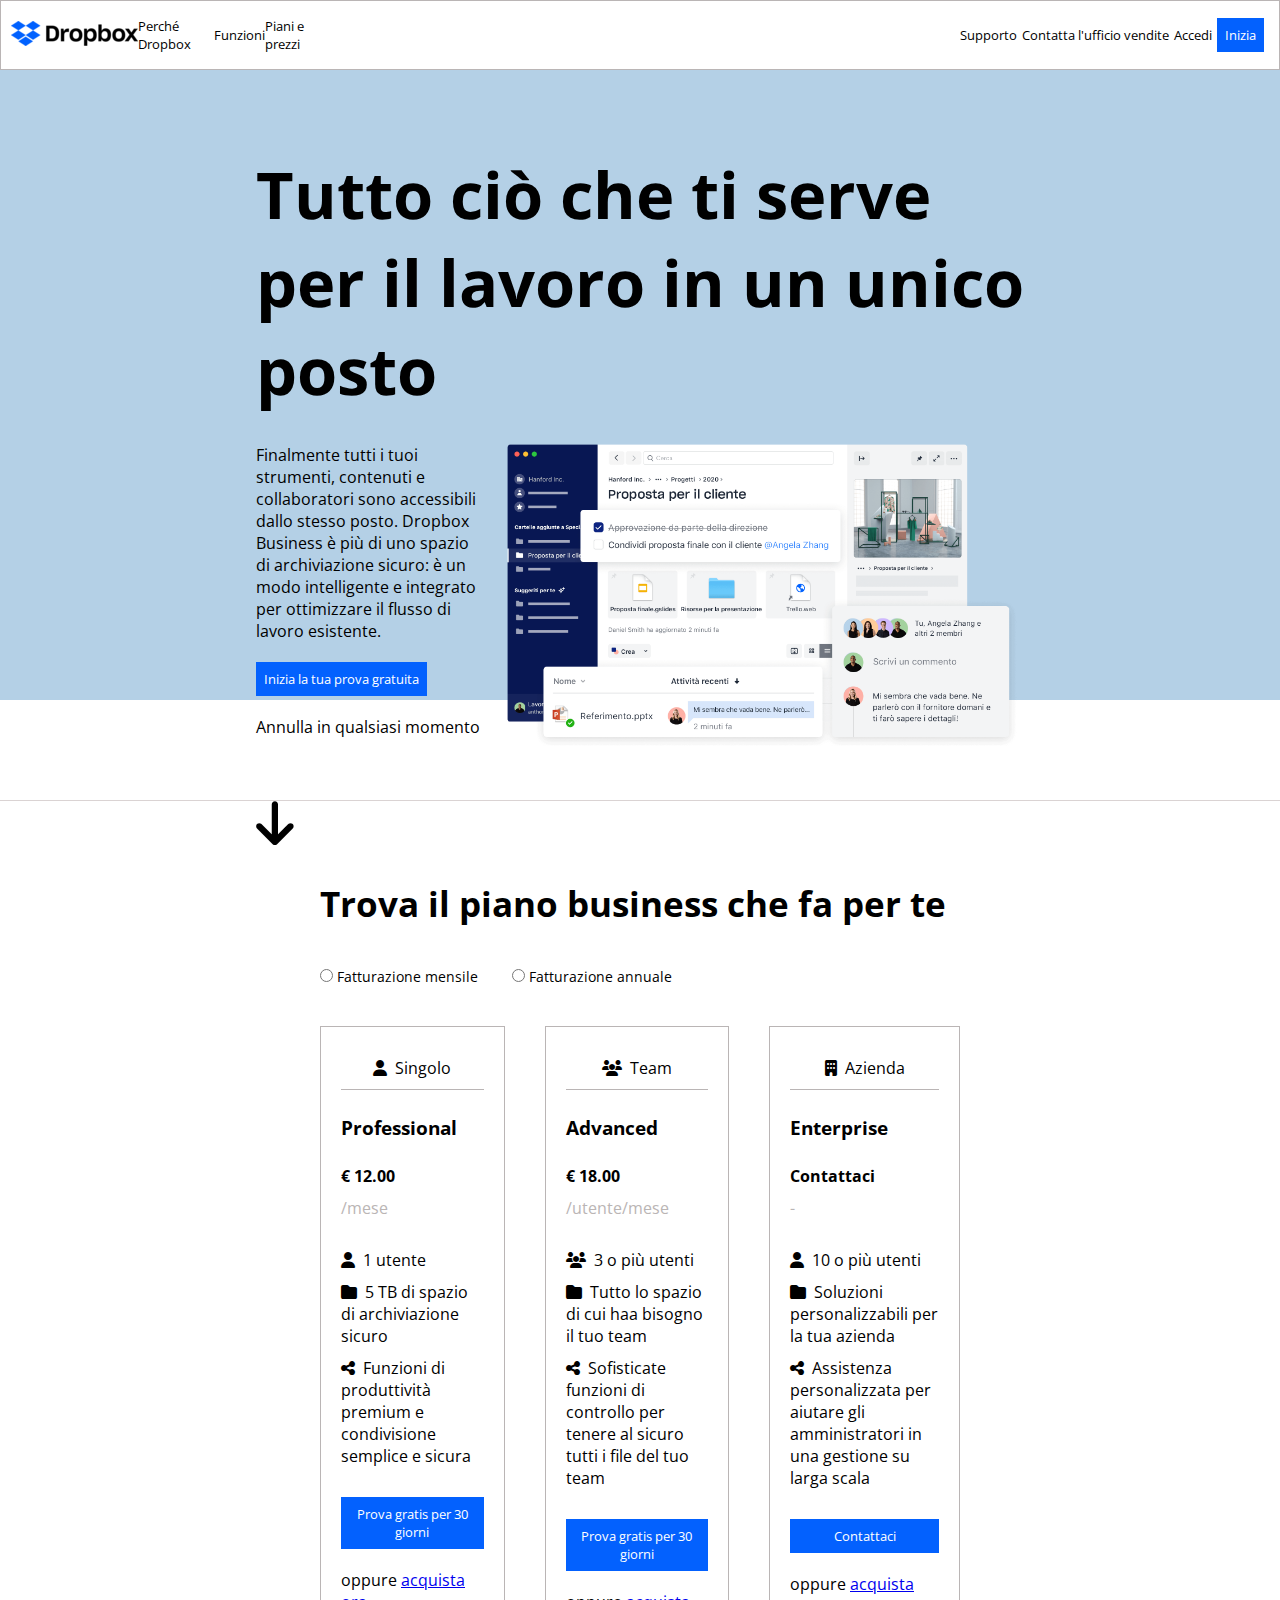
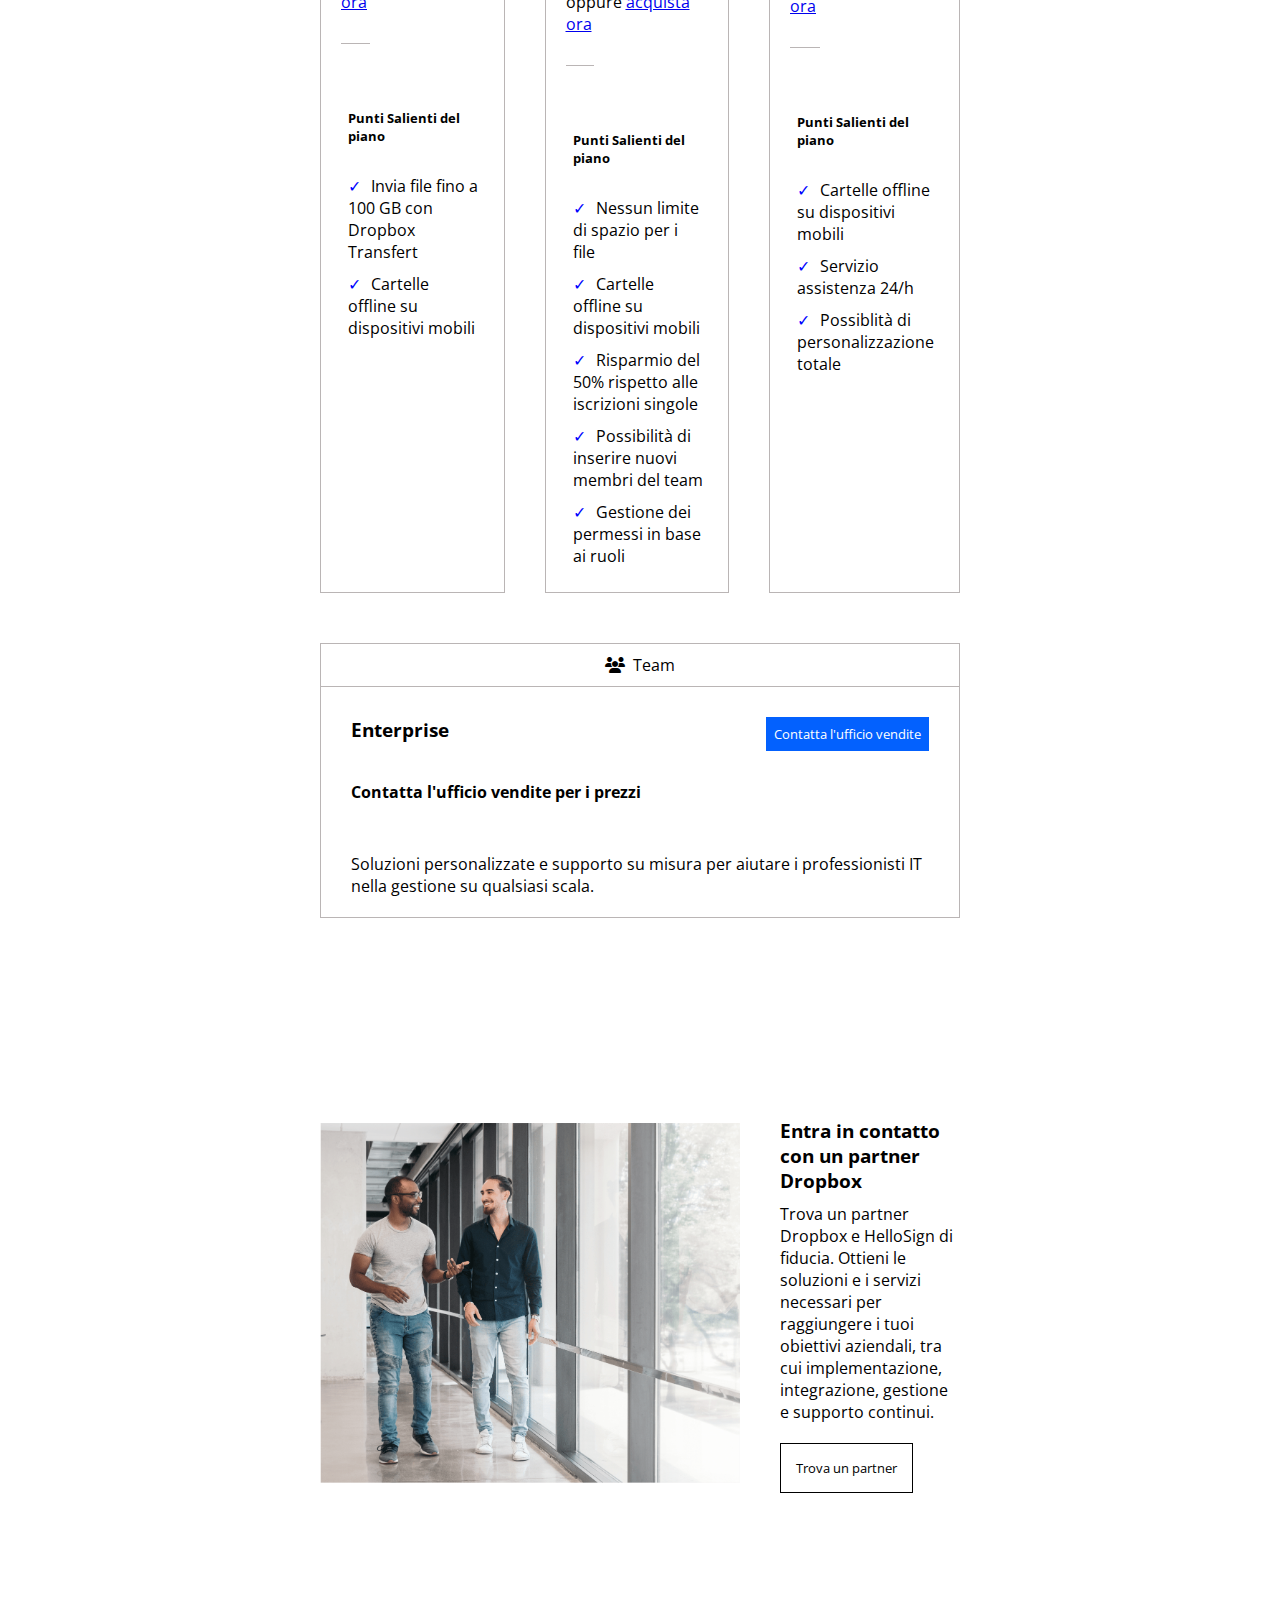
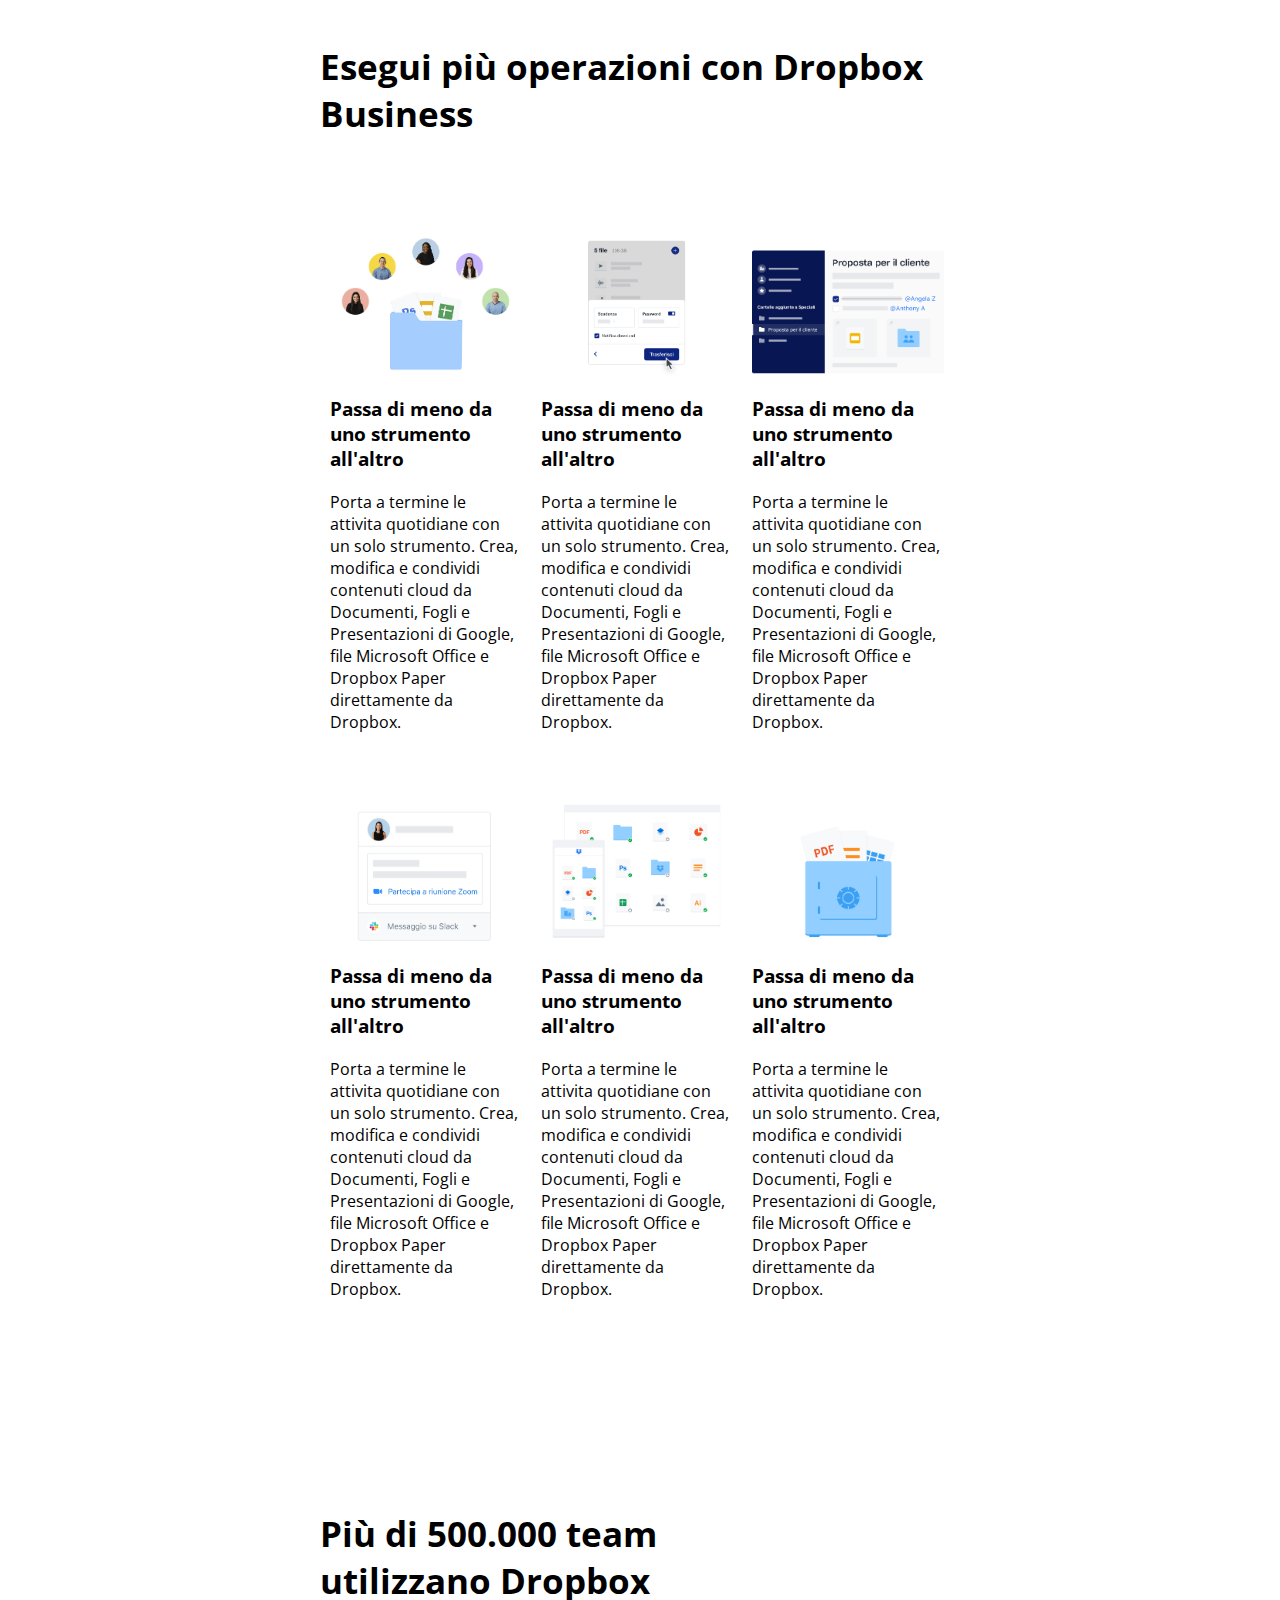
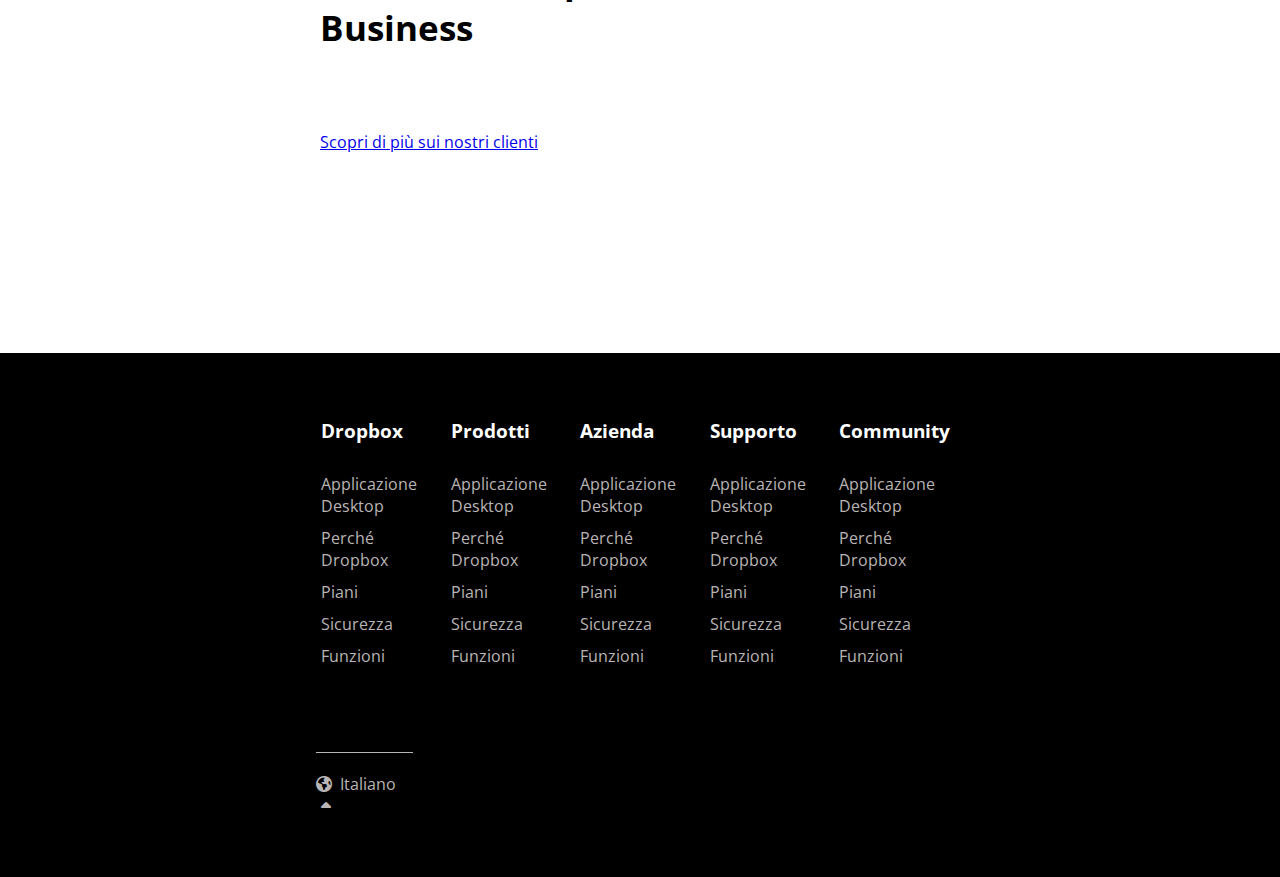
==== bonus/index.html @ 730368fa "add bonus" ====
<!DOCTYPE html>
<html lang="en">
   <head>
      <meta charset="UTF-8"/>
      <meta name="viewport" content="width=device-width, initial-scale=1.0"/>
      <link rel="stylesheet" href="https://cdnjs.cloudflare.com/ajax/libs/font-awesome/6.7.1/css/all.min.css"/>
      <link href="https://fonts.googleapis.com/css2?family=Lato:ital,wght@0,100;0,300;0,400;0,700;0,900;1,100;1,300;1,400;1,700;1,900&family=Open+Sans:ital,wght@0,300..800;1,300..800&family=Roboto:ital,wght@0,100;0,300;0,400;0,500;0,700;0,900;1,100;1,300;1,400;1,500;1,700;1,900&display=swap" rel="stylesheet"/>
      <link rel="stylesheet" href="./css/style.css"/>
      <title>Dropbox</title>
   </head>
   <body>
      <!--header-->
      <header>
         <!--navbar header-->
         <nav class="navbar-header">
            <!--navbar sinistra-->
            <ul class="navbar-sx">
               <li class="logo"><a href="#"><img src="./img/logo-small.png" alt="logo dropbox"/></a></li>
               <li class="underline"><a href="#">Perché Dropbox</a></li>
               <li class="underline"><a href="#">Funzioni</a></li>
               <li class="underline"><a href="#">Piani e prezzi</a></li>
            </ul>
             <!--navbar sinistra-->
            <ul class="navbar-dx">
               <li class="underline"><a href="#">Supporto</a></li>
               <li class="underline"><a href="#">Contatta l'ufficio vendite</a></li>
               <li class="underline"><a href="#">Accedi</a></li>
               <li><button>Inizia</button></li>
            </ul>
         </nav>
      </header>
      <!--jumbotron-->
      <section class="jumbotron">
         <h1>Tutto ciò che ti serve per il lavoro in un unico posto</h1>
         <div class="jumbo-content">
            <!--blocco jumbo con testo-->
            <div class="jumbo-paragraph">
               <p>
                  Finalmente tutti i tuoi strumenti, contenuti e collaboratori sono accessibili dallo stesso posto. Dropbox Business è più di uno spazio di archiviazione sicuro: è un modo intelligente e integrato per ottimizzare il flusso
                  di lavoro esistente.
               </p>
               <button>Inizia la tua prova gratuita</button><br/>
               <p>Annulla in qualsiasi momento</p>
               <a href="#plan"><i class="fa-solid fa-arrow-down"></i></a>
            </div>
            <!--blocco jumbo con immagine-->
            <div class="jumbo-image">
               <img src="./img/jumbo.png" alt="jumbo img"/>
            </div>
         </div>
      </section>

      <!--div per bordo separatore-->
      <div class="white"></div>

      <!--main-->
    <main class="container">

         <!--sezione piani acquisto-->
        <section id="plan">
            <!--titolo-->
            <h2>Trova il piano business che fa per te</h2>
            <!--radio button-->
            <div class="choice">
            <label><input type="radio" name="opzione" value="1"/> Fatturazione mensile</label>
            <label><input type="radio" name="opzione" value="2" class="yearly-invoicing"/> Fatturazione annuale</label>
            </div>

            <!--card-->
            <div class="column">

                <!--card singolo-->
               <div class="card">
                  <div class="card-content">
                    <!--titolo card con icona-->
                     <div class="card-header">
                        <i class="fa-solid fa-user"></i>
                        <span>Singolo</span>
                     </div>

                     <!--tipo e prezzo-->
                     <h3>Professional</h3>
                     <h4>€ 12.00</h4>
                     <span class="period">/mese</span>
                     
                     <!--servizi offerti-->
                     <ul class="services">
                        <li>
                           <i class="fa-solid fa-user"></i>
                           <span>1 utente</span>
                        </li>
                        <li>
                           <i class="fa-solid fa-folder"></i>
                           <span>5 TB di spazio di archiviazione sicuro</span>
                        </li>
                        <li>
                           <i class="fa-solid fa-share-nodes"></i>
                           <span>Funzioni di produttività premium e condivisione semplice e sicura</span>
                        </li>
                     </ul>

                     <!--bottone prova gratis-->
                     <button class="purchase-button">Prova gratis per 30 giorni</button>

                     <!--link acquista ora-->
                     <p class="purchase">oppure <a href="#">acquista ora</a></p>

                     <!--div per bordo separatore-->
                     <div class="purchase-line"></div>

                     <!--lista vantaggi/punti salienti-->
                     <ul class="pro">
                        <li>
                           <h5>Punti Salienti del piano</h5>
                        </li>
                        <li class="check">Invia file fino a 100 GB con Dropbox Transfert</li>
                        <li class="check">Cartelle offline su dispositivi mobili</li>
                     </ul>
                  </div>
                </div>
              
               <!--card team-->
               <div class="card">
                <!--titolo card con icona-->
                  <div class="card-header">
                     <i class="fa-solid fa-users"></i>
                     <span>Team</span>
                  </div>
                  <!--tipo e prezzo-->
                  <h3>Advanced</h3>
                  <h4>€ 18.00</h4>
                  <span class="period">/utente/mese</span>	
                
                  <!--servizi offerti-->
                  <ul class="services">
                     <li>
                        <i class="fa-solid fa-users"></i>
                        <span>3 o più utenti</span>
                     </li>
                     <li>
                        <i class="fa-solid fa-folder"></i>
                        <span>Tutto lo spazio di cui haa bisogno il tuo team</span>
                     </li>
                     <li>
                        <i class="fa-solid fa-share-nodes"></i>
                        <span>Sofisticate funzioni di controllo per tenere al sicuro tutti i file del tuo team</span>
                     </li>
                  </ul>

                   <!--bottone prova gratis-->
                  <button class="purchase-button">Prova gratis per 30 giorni</button>

                  <!--link acquista ora-->
                  <p class="purchase">oppure <a href="#">acquista ora</a></p>

                   <!--div per bordo separatore-->
                  <div class="purchase-line"></div>

                  <!--lista punti salienti-->
                  <ul class="pro">
                     <li>
                        <h5>Punti Salienti del piano</h5>
                     </li>
                     <li class="check">Nessun limite di spazio per i file</li>
                     <li class="check">Cartelle offline su dispositivi mobili</li>
                     <li class="check">Risparmio del 50% rispetto alle iscrizioni singole</li>
                     <li class="check">Possibilità di inserire nuovi membri del team</li>
                     <li class="check">Gestione dei permessi in base ai ruoli</li>
                  </ul>
               </div>

              <!--card azienda-->
               <div class="card">
                <!--titolo card con icona-->
                  <div class="card-header">
                     <i class="fa-solid fa-building"></i>
                     <span>Azienda</span>
                  </div>

                  <!--tipo e prezzo-->
                  <h3>Enterprise</h3>
                  <h4>Contattaci</h4>
                  <span class="period">-</span>	

                  <!--servizi offerti-->
                  <ul class="services">
                     <li>
                        <i class="fa-solid fa-user"></i>
                        <span>10 o più utenti</span>
                     </li>
                     <li>
                        <i class="fa-solid fa-folder"></i>
                        <span>Soluzioni personalizzabili per la tua azienda</span>
                     </li>
                     <li>
                        <i class="fa-solid fa-share-nodes"></i>
                        <span>Assistenza personalizzata per aiutare gli amministratori in una gestione su larga scala</span>
                     </li>
                  </ul>

                   <!--bottone contattaci-->
                  <button class="purchase-button">Contattaci</button>

                  <!--link acquista ora-->
                  <p class="purchase">oppure <a href="#">acquista ora</a></p>

                   <!--div per bordo separatore-->
                  <div class="purchase-line"></div>

                  <!--lista punti salienti-->
                  <ul class="pro">
                     <li>
                        <h5>Punti Salienti del piano</h5>
                     </li>
                     <li class="check">Cartelle offline su dispositivi mobili</li>
                     <li class="check">Servizio assistenza 24/h</li>
                     <li class="check">Possiblità di personalizzazione totale</li>
                  </ul>
               </div>
            </div>
            <!--colonna team enterprise-->
            <div class="contact-office">
                <!--titolo card con icona-->
               <div class="card-header">
                  <i class="fa-solid fa-users"></i>
                  <span>Team</span>
               </div>
               <!--parte centrale-->
               <div class="team-body">
                  <div class="enterprise">
                     <div class="enterprise-office">
                        <h3>Enterprise</h3>

                        <!--bottone contatta ufficio-->
                        <button>Contatta l'ufficio vendite</button>
                     </div>

                     <h4>Contatta l'ufficio vendite per i prezzi</h4>
                     <p>Soluzioni personalizzate e supporto su misura per aiutare i professionisti IT nella gestione su qualsiasi scala.</p>
                  </div>
               </div>
            </div>
        </section>
            <!--sezione partner-->
            <div class="partner">
               <div class="partner-content">
                <!--immagine-->
                  <div class="partner-image">
                     <img src="./img/partner.png" alt="due colleghi in ufficio"/>
                  </div>
                  <!--paragrafo-->
                  <div class="partner-text">
                     <h3>Entra in contatto con un partner Dropbox</h3>
                     <p>Trova un partner Dropbox e HelloSign di fiducia. Ottieni le soluzioni e i servizi necessari per raggiungere i tuoi obiettivi aziendali, tra cui implementazione, integrazione, gestione e supporto continui.</p>
                     <!--bottone-->
                     <button>Trova un partner</button>
                  </div>
               </div>
            </div>

            <!--sezione operazioni dropbox-->
            <section class="operation">
               <h2>Esegui più operazioni con Dropbox Business</h2>
               <div class="operation-content">

                  <div class="card-business">
                    <!--immagine-->
                     <div class="card-business-image">
                        <img src="./img/business-feature-switching-tools.png" alt="immagine dropbox"/>
                     </div>
                     <!--testo-->
                     <div class="card-business-p">
                        <h3>Passa di meno da uno strumento all'altro</h3>
                        <p>
                           Porta a termine le attivita quotidiane con un solo strumento. Crea, modifica e condividi contenuti cloud da Documenti, Fogli e Presentazioni di Google, file Microsoft Office e Dropbox Paper direttamente da
                           Dropbox.
                        </p>
                     </div>
                  </div>

                  <div class="card-business">
                    <!--immagine-->
                     <div class="card-business-image">
                        <img src="./img/business-feature-send-files-it.png" alt="immagine dropbox"/>
                     </div>
                     <!--testo-->
                     <div class="card-business-p">
                        <h3>Passa di meno da uno strumento all'altro</h3>
                        <p>
                           Porta a termine le attivita quotidiane con un solo strumento. Crea, modifica e condividi contenuti cloud da Documenti, Fogli e Presentazioni di Google, file Microsoft Office e Dropbox Paper direttamente da
                           Dropbox.
                        </p>
                     </div>
                  </div>
                  <div class="card-business">
                     <div class="card-business-image">
                        <img src="./img/business-feature-coordinate-it.png" alt="immagine dropbox"/>
                     </div>
                     <div class="card-business-p">
                        <h3>Passa di meno da uno strumento all'altro</h3>
                        <p>
                           Porta a termine le attivita quotidiane con un solo strumento. Crea, modifica e condividi contenuti cloud da Documenti, Fogli e Presentazioni di Google, file Microsoft Office e Dropbox Paper direttamente da
                           Dropbox.
                        </p>
                     </div>
                  </div>

                  <div class="card-business">
                    <!--immagine-->
                     <div class="card-business-image">
                        <img src="./img/business-feature-integrations-it.png" alt="immagine dropbox"/>
                     </div>
                     <!--immagine-->
                     <div class="card-business-p">
                        <h3>Passa di meno da uno strumento all'altro</h3>
                        <p>
                           Porta a termine le attivita quotidiane con un solo strumento. Crea, modifica e condividi contenuti cloud da Documenti, Fogli e Presentazioni di Google, file Microsoft Office e Dropbox Paper direttamente da
                           Dropbox.
                        </p>
                     </div>
                  </div>

                  <div class="card-business">
                    <!--immagine-->
                     <div class="card-business-image">
                        <img src="./img/business-feature-multi-device.png" alt="immagine dropbox"/>
                     </div>
                     <!--testo-->
                     <div class="card-business-p">
                        <h3>Passa di meno da uno strumento all'altro</h3>
                        <p>
                           Porta a termine le attivita quotidiane con un solo strumento. Crea, modifica e condividi contenuti cloud da Documenti, Fogli e Presentazioni di Google, file Microsoft Office e Dropbox Paper direttamente da
                           Dropbox.
                        </p>
                     </div>
                  </div>

                  <div class="card-business">
                    <!--immagine-->
                     <div class="card-business-image">
                        <img src="./img/business-feature-security.png" alt="immagine dropbox"/>
                     </div>
                     <!--testo-->
                     <div class="card-business-p">
                        <h3>Passa di meno da uno strumento all'altro</h3>
                        <p>
                           Porta a termine le attivita quotidiane con un solo strumento. Crea, modifica e condividi contenuti cloud da Documenti, Fogli e Presentazioni di Google, file Microsoft Office e Dropbox Paper direttamente da
                           Dropbox.
                        </p>
                     </div>
                  </div>
               </div>
            </section>

            <!--sezione clienti/scopri di più-->
            <section class="clients">
               <div class="clients-content">
                <!--titolo-->
                  <h2>Più di 500.000 team utilizzano Dropbox Business</h2>
                  <!--link-->
                  <a href="#">Scopri di più sui nostri clienti</a>
               </div>
            </section>

    </main>

       <!--footer-->
      <footer>
         <div class="footer-content">
            <!--navbar con link-->
            <nav class="navbar-footer">
               <ul>
                  <li class="head-navbar-footer">
                     <h3>Dropbox</h3>
                  </li>
                  <li>Applicazione Desktop</li>
                  <li>Perché Dropbox</li>
                  <li>Piani</li>
                  <li>Sicurezza</li>
                  <li>Funzioni</li>
               </ul>
               <ul>
                  <li class="head-navbar-footer">
                     <h3>Prodotti</h3>
                  </li>
                  <li>Applicazione Desktop</li>
                  <li>Perché Dropbox</li>
                  <li>Piani</li>
                  <li>Sicurezza</li>
                  <li>Funzioni</li>
               </ul>
               <ul>
                  <li class="head-navbar-footer">
                     <h3>Azienda</h3>
                  </li>
                  <li>Applicazione Desktop</li>
                  <li>Perché Dropbox</li>
                  <li>Piani</li>
                  <li>Sicurezza</li>
                  <li>Funzioni</li>
               </ul>
               <ul>
                  <li class="head-navbar-footer">
                     <h3>Supporto</h3>
                  </li>
                  <li>Applicazione Desktop</li>
                  <li>Perché Dropbox</li>
                  <li>Piani</li>
                  <li>Sicurezza</li>
                  <li>Funzioni</li>
               </ul>
               <ul>
                  <li>
                     <h3>Community</h3>
                  </li>
                  <li>Applicazione Desktop</li>
                  <li>Perché Dropbox</li>
                  <li>Piani</li>
                  <li>Sicurezza</li>
                  <li>Funzioni</li>
               </ul>
            </nav>

            <!--blocco scelta lingua-->
            <div class="choice-language">
               <i class="fa-solid fa-earth-americas"></i>Italiano<i class="fa-solid fa-caret-up"></i>
            </div>
         </div>
      </footer>
   </body>
</html>
---- bonus/css/style.css ----
* {
    margin:0;
    padding:0;
    box-sizing:border-box;
}

body * {
    font-family:"Open Sans";
}

/*header*/
header {
   position:fixed;
   display:flex;
   justify-content:center;
   background-color:white;
   width:100%;
   height:70px;
   border:1px solid rgb(186, 181, 181);
}

/*logo header*/
.logo {
    display:flex;
    justify-content:center;
}

/*navbar*/
.navbar-header {
    display:flex;
    align-content:center;
    justify-content:space-between;
    width:100%;
    font-size:13px;
    margin-right:10px;
    margin-left:10px;
}

/*navbar sx e dx*/
.navbar-header ul {
    display:flex;
    justify-content:space-evenly;
    align-items:center;
    width:25%;
}

/*voci navbar*/
.navbar-header ul li{
    display:flex;
    justify-content:space-between;
    align-items:center;
    list-style-type:none;
}

/*bordo inferiore al passaggio del mouse*/
.underline:hover{
    border-bottom:1px solid black;
}

.navbar-header ul li a {
    text-decoration:none;
    color:black;
}

/*tutti i bottoni*/
button{
    background-color:#0361FE;
    color:white;
    border:none;
    padding:8px;
}

button:hover{
    background-color:rgba(0, 0, 255, 0.266);
}

/*jumbotron*/
.jumbotron {
    width:100%;
    background-color:#B4D0E6;
    height:700px;
}

.jumbo-content {
    margin:0 auto;
    width:80%;
}

.fa-arrow-down{
    color:black;
}

/*titolo principale*/
h1 {
    margin:0 auto;
    width:60%;
    font-size:65px;
    padding-top:150px;
}

/*contenuto principale jumbotron*/
.jumbo-content{
    display:flex;
    justify-content:center;
    width:60%;
    padding-top:30px;
}

/*blocco testo jumbotron*/
.jumbo-paragraph{
    width:30%;
}

.jumbo-paragraph > * {
    margin-bottom:20px;
}

/*freccia jumbotron*/
.fa-arrow-down {
    margin-top:40px;
    font-size:50px;
}

/*blocco immagine jumbotron*/
.jumbo-image{
    width:70%;
}

.jumbo-image img {
    max-width:100%;
}

/*blocco vuoto per bordo inferiore jumbotron*/
.white{
    border-top:1px solid rgb(218, 211, 211);
    height:40px;
    width:100%;
    margin-top:100px;
}

/*container*/
.container {
    margin:0 auto;
    width:50%;
}

/*sezione plan*/
#plan{
    margin-top:40px;
}

/*titolo secondario*/
h2{
    font-size:35px;
    padding-bottom:40px;
}

/*radio button*/
.choice {
    font-size:14px;
}

/*secondo radio button*/
.yearly-invoicing {
    margin-left:30px;
}

/*colonne*/
.column{
    display:flex;
    gap:40px;
    margin-top:40px;
}

/*icone colonne*/
.fa-solid{
    margin-right:4px;
}

/*titolo card*/
.card-header{
    border-bottom:1px solid rgb(186, 181, 181);
    text-align:center;
    padding:10px;
}

/*singole card*/
.card{
    width:33%;
    border:1px solid rgb(186, 181, 181);
    padding:20px;
    height:auto;
}

/*primo blocco card*/
.card h3, .card h4, .period{
    margin-top:25px;
    margin-bottom:10px;
}

.period{
    color: rgb(186, 181, 181);
}

/*bottone card*/
.card button{
    width:100%;
}

/*elementi liste card e in generale*/
li{
    list-style-type:none; 
}

/*lista servizi offerti*/
.services{
    margin-top:30px;
    margin-bottom:30px;
}

.services li {
    margin-bottom:10px;
}

/*bottone card*/
.purchase-button{
    margin-bottom:20px;
    text-align:center;
}

h5{
    margin-top:20px;
    margin-bottom:20px;
}

/*linea grigia sotto link card*/
.purchase-line{
    width:20%;
    margin-top:30px;
    margin-bottom:40px;
    border-bottom: 1px solid rgb(186, 181, 181);
}

/*lista dei vantaggi*/
.pro li {
    margin-left:2px;
    padding:5px;
}

/*spunta blu*/
.check:before {
    content:"\2713";
    color:blue;
    margin-right:10px;
}

/*blocco enterprise*/
.contact-office {
    margin-top:50px;
    border:1px solid rgb(186, 181, 181);
}

/*blocco enterprise + bottone*/
.enterprise-office{
    display:flex;
    justify-content:space-between;
}

.enterprise>*{
    padding-top:30px;
    padding-left:30px;
    padding-right:30px;
}

.enterprise > :last-child {
    margin-top: 20px;
    margin-bottom:20px;
}

/*sezione partner*/
.partner-content {
    display:flex;
    align-items:center;
    justify-content:center;
    gap:40px;
    margin-top:200px;
    margin-bottom:150px;
}

/*immagine sezione partner*/
.partner-image{
    width:70%;
}

.partner-image img{
    max-width:100%;
}

/*blocco testo sezione partner*/
.partner-text{
    width:30%;
}

.partner-text p {
    margin-top:10px;
    margin-bottom:20px;
}

/*bottone sezione partner*/
.partner-text button{
    background-color:white;
    color:black;
    border: 1px solid black;
    padding:15px;
}

/*blocco card sezione operation*/
.operation-content{
    margin:0 auto;
    display:flex;
    flex-wrap:wrap;
    align-items:center;
    background-color:white;
}

/*singole card*/
.card-business{
    margin-top:40px;
    padding:10px;
    width:33%;
}

/*immagine card*/
.card-business-image {
    width:100%;
    height:60%;
}

.card-business-image img {
    max-width:100%;
}

/*tiotli card*/
.card-business-p h3 {
    margin-top:10px;
    margin-bottom:20px;
}

.operation-content h2 {
    margin-bottom:30px;
}

/*sezione clienti*/
.clients {
    margin-top:200px;
    width:70%;
}

/*titolo sezione clienti*/
.clients-content h2{
    margin-bottom:40px;
}

/*footer*/
footer {
    margin-top:200px;
    background-color:black;  
}

/*contenuto footer*/
.footer-content{
    margin:0 auto;
    width:60%;
    padding:60px;
}

/*navbar footer*/
.navbar-footer{
    display:flex;
    justify-content:space-between;
}

.navbar-footer li {
    padding:5px;
    color:rgb(186, 181, 181); 
}

/*prime voci navbar footer*/
footer h3{
    color:white;
    margin-bottom:20px;
}

/*blocco scelta lingua*/
.choice-language {
    width:15%;
    color:rgb(186, 181, 181); 
    border-top:1px solid rgb(186, 181, 181); 
    margin-top: 80px;
    padding-top:20px;
}

/*icona pianeta blocco scelta lingua*/
.fa-earth-americas {
    margin-right:8px;
}

/*icona freccia blocco scelta lingua*/
.fa-caret-up{
    margin-left:5px;
}
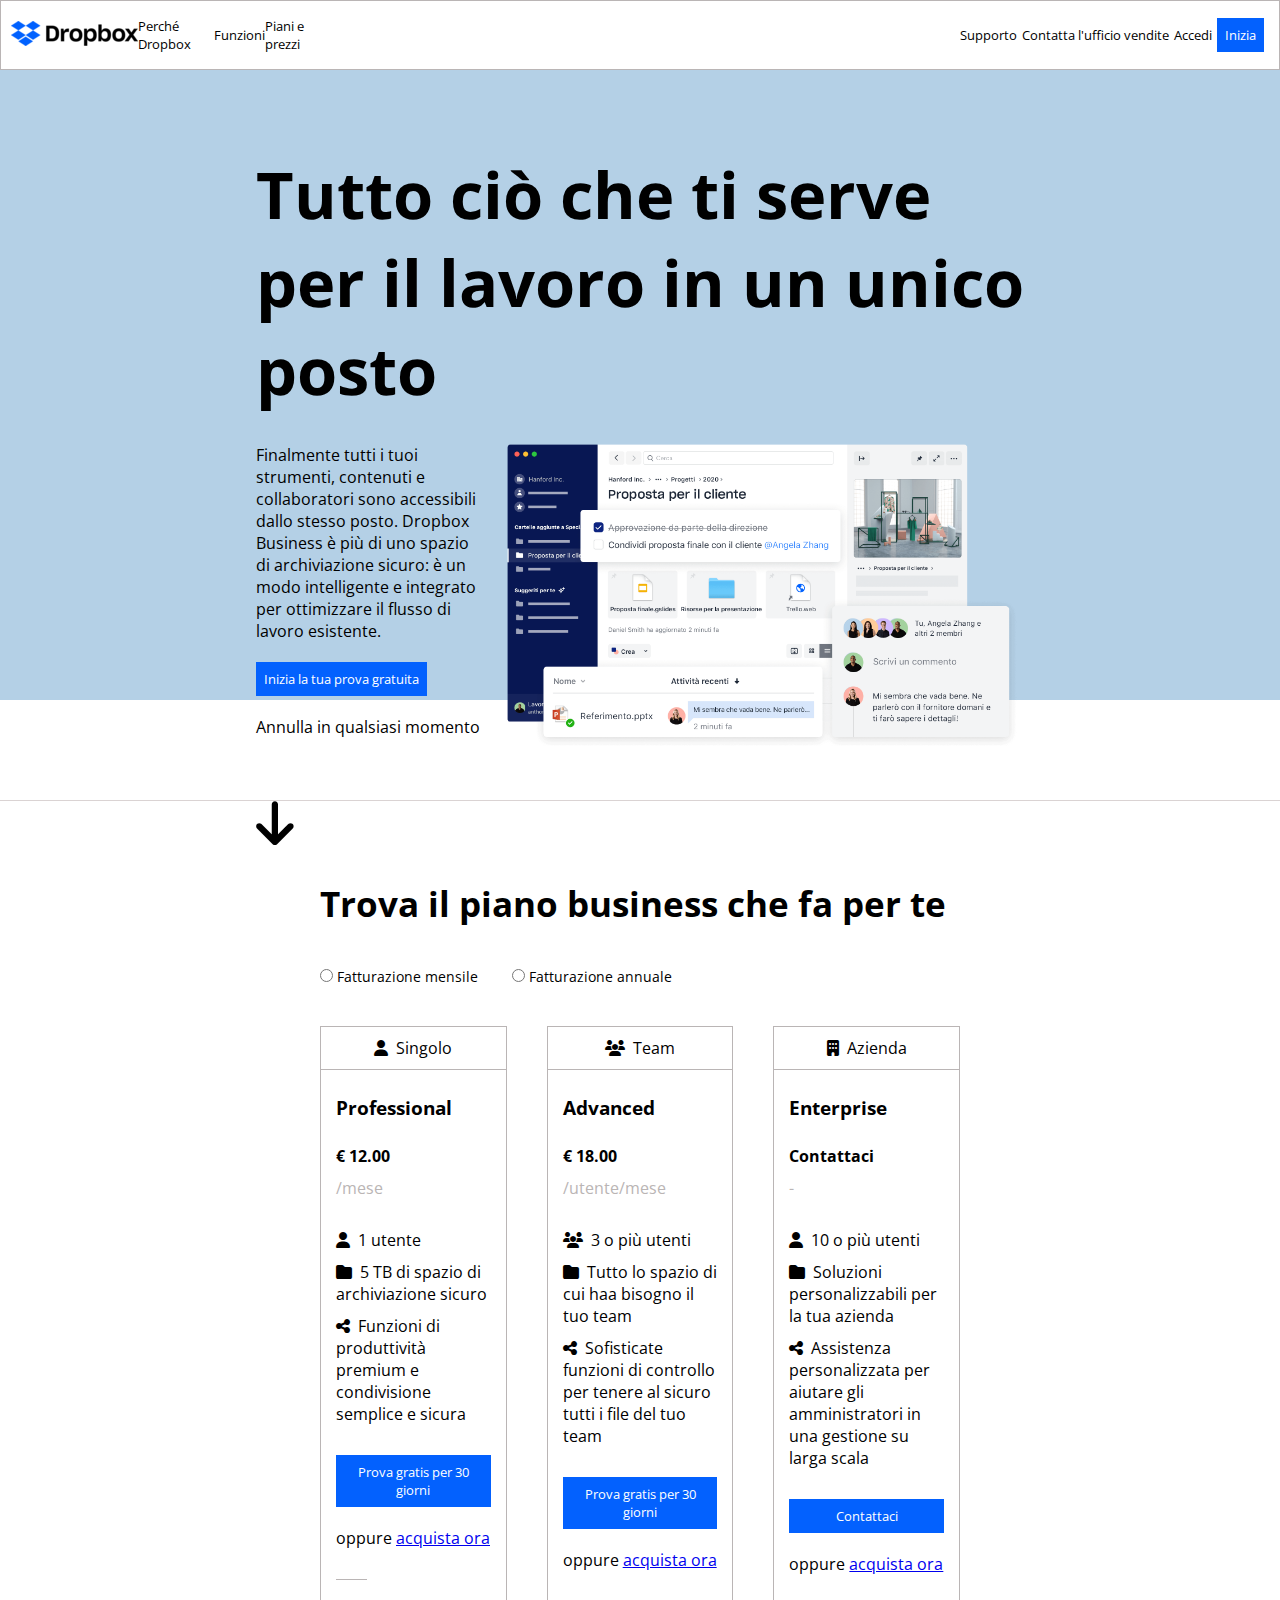
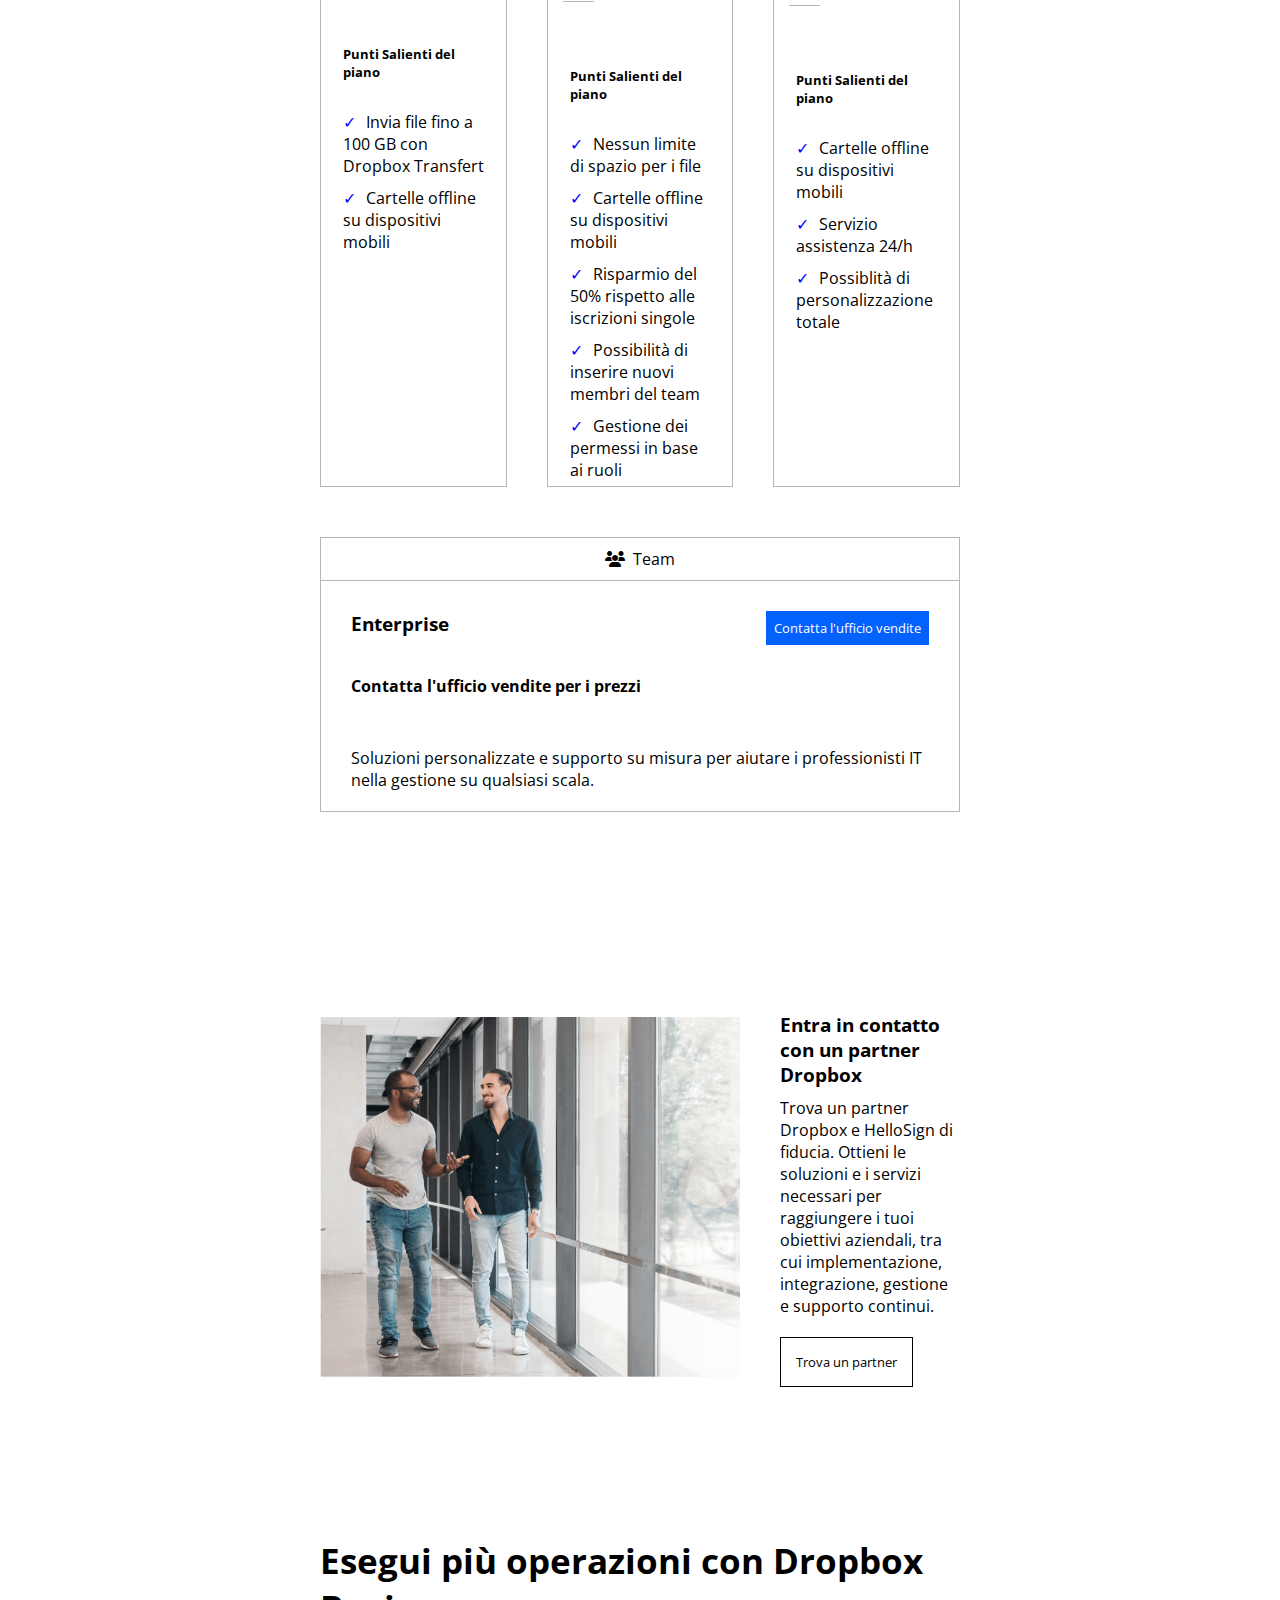
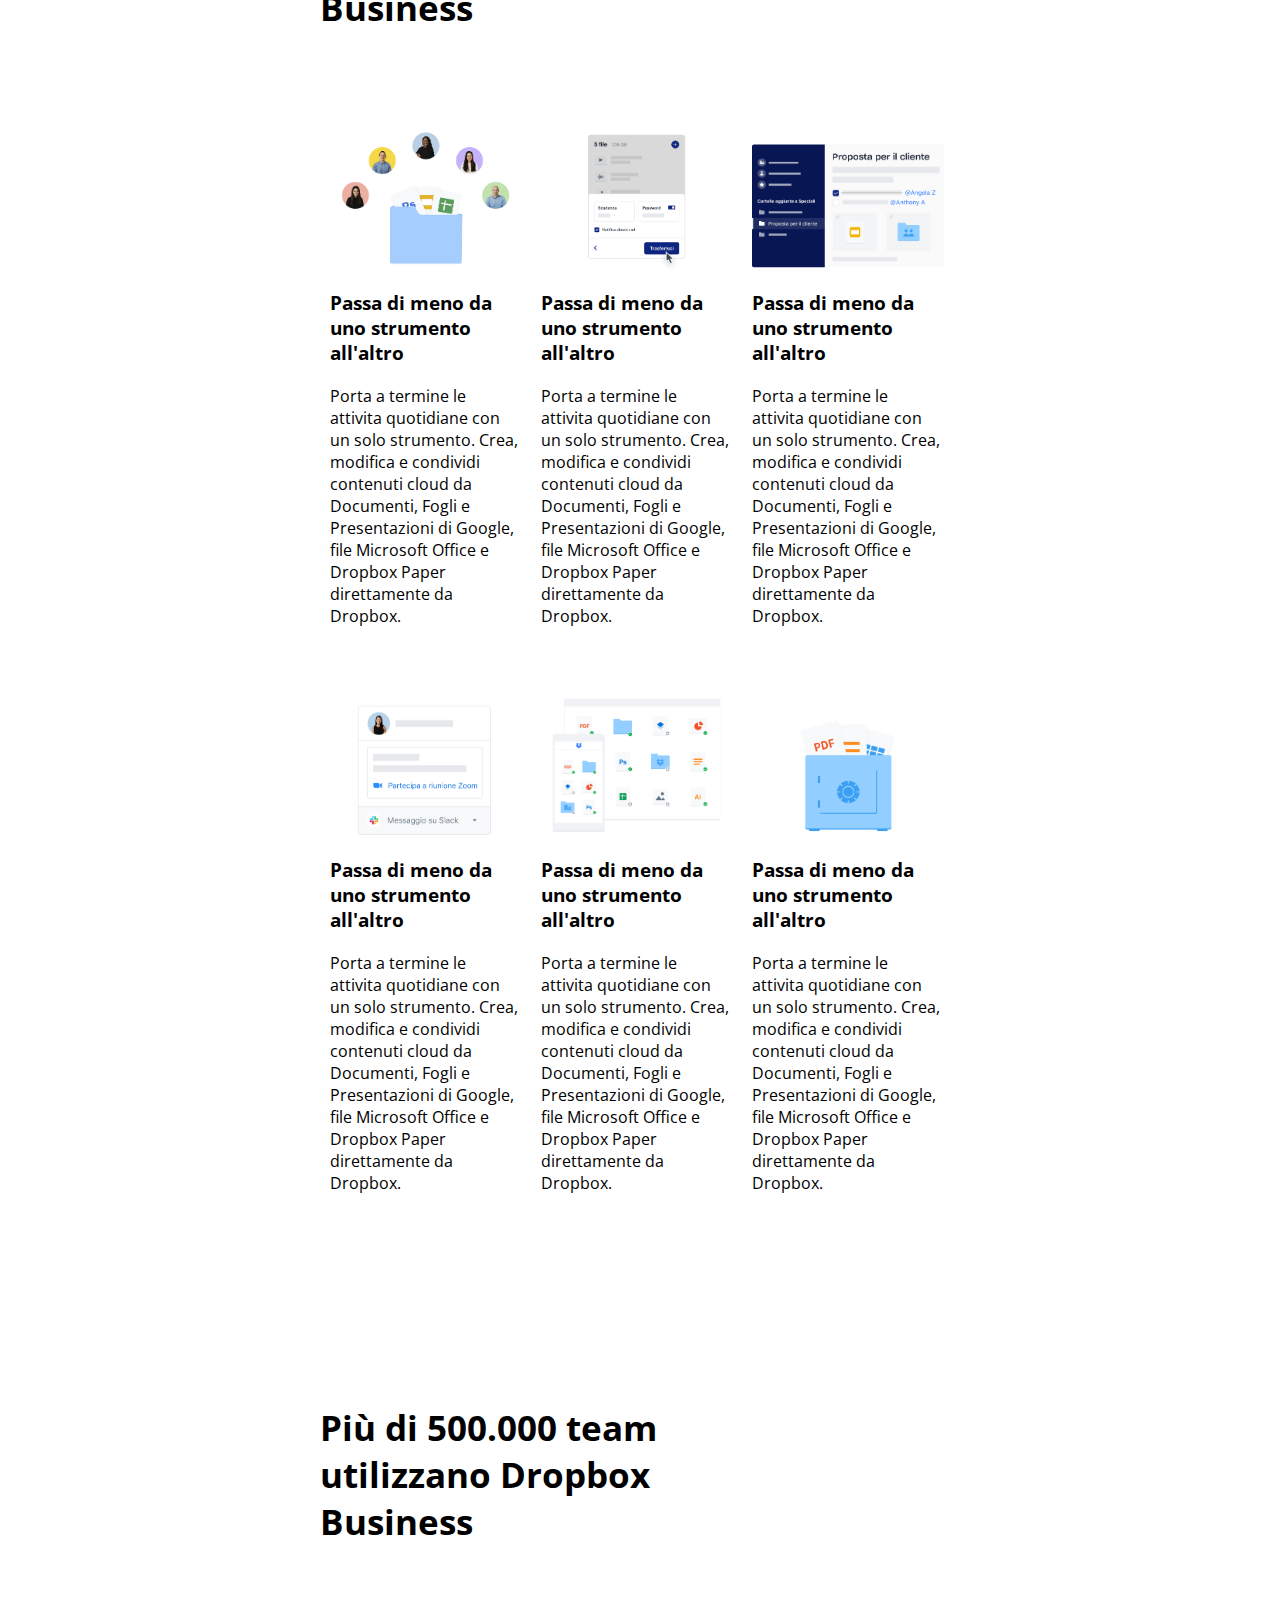
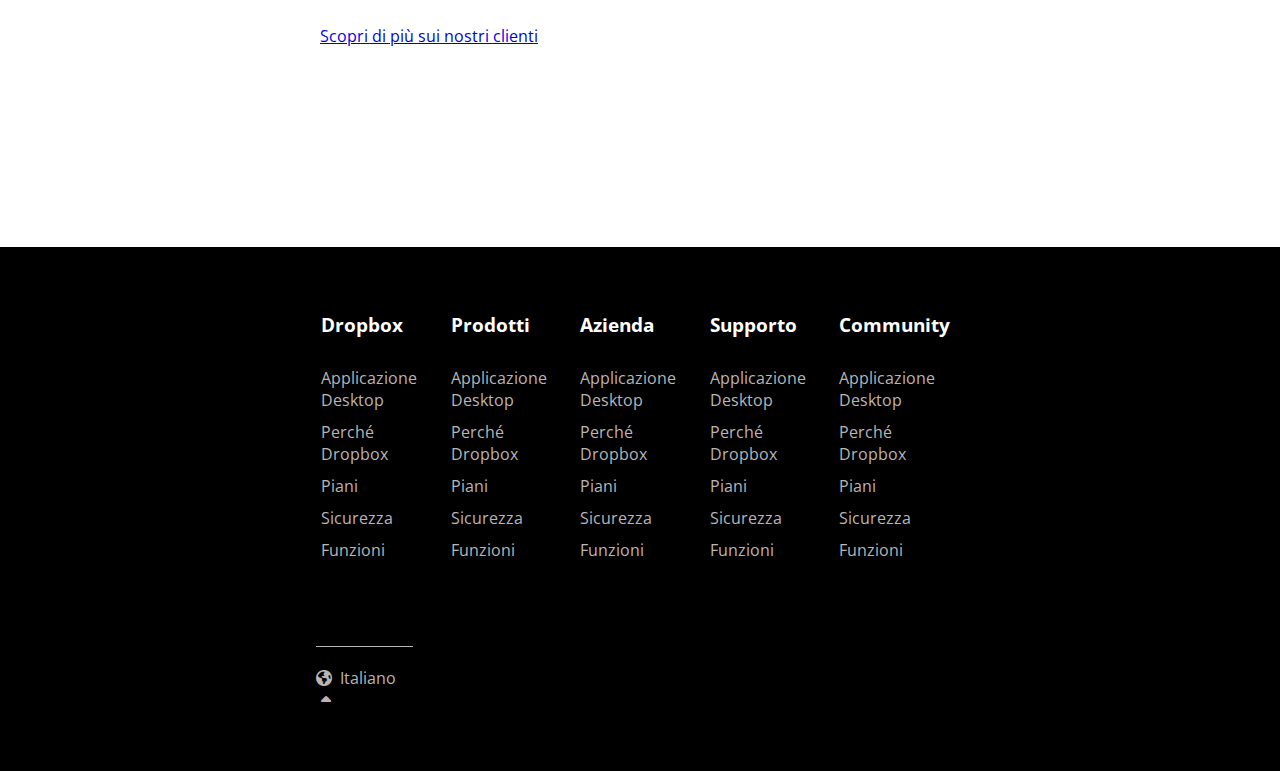
==== commit 685764e3: "fix border columns" ====
--- a/bonus/index.html
+++ b/bonus/index.html
@@ -77,8 +77,8 @@
                         <i class="fa-solid fa-user"></i>
                         <span>Singolo</span>
                      </div>
-
-                     <!--tipo e prezzo-->
+                     <div class="card-text">
+                        <!--tipo e prezzo-->
                      <h3>Professional</h3>
                      <h4>€ 12.00</h4>
                      <span class="period">/mese</span>
@@ -116,57 +116,62 @@
                         <li class="check">Invia file fino a 100 GB con Dropbox Transfert</li>
                         <li class="check">Cartelle offline su dispositivi mobili</li>
                      </ul>
+                     </div>
                   </div>
                 </div>
               
                <!--card team-->
                <div class="card">
-                <!--titolo card con icona-->
-                  <div class="card-header">
-                     <i class="fa-solid fa-users"></i>
-                     <span>Team</span>
-                  </div>
-                  <!--tipo e prezzo-->
-                  <h3>Advanced</h3>
-                  <h4>€ 18.00</h4>
-                  <span class="period">/utente/mese</span>	
-                
-                  <!--servizi offerti-->
-                  <ul class="services">
-                     <li>
+                  <div class="card-content">
+                     <!--titolo card con icona-->
+                     <div class="card-header">
                         <i class="fa-solid fa-users"></i>
-                        <span>3 o più utenti</span>
-                     </li>
-                     <li>
-                        <i class="fa-solid fa-folder"></i>
-                        <span>Tutto lo spazio di cui haa bisogno il tuo team</span>
-                     </li>
-                     <li>
-                        <i class="fa-solid fa-share-nodes"></i>
-                        <span>Sofisticate funzioni di controllo per tenere al sicuro tutti i file del tuo team</span>
-                     </li>
-                  </ul>
-
-                   <!--bottone prova gratis-->
-                  <button class="purchase-button">Prova gratis per 30 giorni</button>
-
-                  <!--link acquista ora-->
-                  <p class="purchase">oppure <a href="#">acquista ora</a></p>
-
-                   <!--div per bordo separatore-->
-                  <div class="purchase-line"></div>
-
-                  <!--lista punti salienti-->
-                  <ul class="pro">
-                     <li>
-                        <h5>Punti Salienti del piano</h5>
-                     </li>
-                     <li class="check">Nessun limite di spazio per i file</li>
-                     <li class="check">Cartelle offline su dispositivi mobili</li>
-                     <li class="check">Risparmio del 50% rispetto alle iscrizioni singole</li>
-                     <li class="check">Possibilità di inserire nuovi membri del team</li>
-                     <li class="check">Gestione dei permessi in base ai ruoli</li>
-                  </ul>
+                        <span>Team</span>
+                     </div>
+                     <div class="card-text">
+                        <!--tipo e prezzo-->
+                        <h3>Advanced</h3>
+                        <h4>€ 18.00</h4>
+                        <span class="period">/utente/mese</span>	
+                     
+                        <!--servizi offerti-->
+                        <ul class="services">
+                           <li>
+                              <i class="fa-solid fa-users"></i>
+                              <span>3 o più utenti</span>
+                           </li>
+                           <li>
+                              <i class="fa-solid fa-folder"></i>
+                              <span>Tutto lo spazio di cui haa bisogno il tuo team</span>
+                           </li>
+                           <li>
+                              <i class="fa-solid fa-share-nodes"></i>
+                              <span>Sofisticate funzioni di controllo per tenere al sicuro tutti i file del tuo team</span>
+                           </li>
+                        </ul>
+
+                        <!--bottone prova gratis-->
+                        <button class="purchase-button">Prova gratis per 30 giorni</button>
+
+                        <!--link acquista ora-->
+                        <p class="purchase">oppure <a href="#">acquista ora</a></p>
+
+                        <!--div per bordo separatore-->
+                        <div class="purchase-line"></div>
+
+                        <!--lista punti salienti-->
+                        <ul class="pro">
+                           <li>
+                              <h5>Punti Salienti del piano</h5>
+                           </li>
+                           <li class="check">Nessun limite di spazio per i file</li>
+                           <li class="check">Cartelle offline su dispositivi mobili</li>
+                           <li class="check">Risparmio del 50% rispetto alle iscrizioni singole</li>
+                           <li class="check">Possibilità di inserire nuovi membri del team</li>
+                           <li class="check">Gestione dei permessi in base ai ruoli</li>
+                        </ul>
+                     </div>
+                  </div>
                </div>
 
               <!--card azienda-->
@@ -176,48 +181,50 @@
                      <i class="fa-solid fa-building"></i>
                      <span>Azienda</span>
                   </div>
-
-                  <!--tipo e prezzo-->
-                  <h3>Enterprise</h3>
-                  <h4>Contattaci</h4>
-                  <span class="period">-</span>	
-
-                  <!--servizi offerti-->
-                  <ul class="services">
-                     <li>
-                        <i class="fa-solid fa-user"></i>
-                        <span>10 o più utenti</span>
-                     </li>
-                     <li>
-                        <i class="fa-solid fa-folder"></i>
-                        <span>Soluzioni personalizzabili per la tua azienda</span>
-                     </li>
-                     <li>
-                        <i class="fa-solid fa-share-nodes"></i>
-                        <span>Assistenza personalizzata per aiutare gli amministratori in una gestione su larga scala</span>
-                     </li>
-                  </ul>
-
-                   <!--bottone contattaci-->
-                  <button class="purchase-button">Contattaci</button>
-
-                  <!--link acquista ora-->
-                  <p class="purchase">oppure <a href="#">acquista ora</a></p>
-
-                   <!--div per bordo separatore-->
-                  <div class="purchase-line"></div>
-
-                  <!--lista punti salienti-->
-                  <ul class="pro">
-                     <li>
-                        <h5>Punti Salienti del piano</h5>
-                     </li>
-                     <li class="check">Cartelle offline su dispositivi mobili</li>
-                     <li class="check">Servizio assistenza 24/h</li>
-                     <li class="check">Possiblità di personalizzazione totale</li>
-                  </ul>
-               </div>
-            </div>
+                  <div class="card-text">
+                     <!--tipo e prezzo-->
+                     <h3>Enterprise</h3>
+                     <h4>Contattaci</h4>
+                     <span class="period">-</span>	
+
+                     <!--servizi offerti-->
+                     <ul class="services">
+                        <li>
+                           <i class="fa-solid fa-user"></i>
+                           <span>10 o più utenti</span>
+                        </li>
+                        <li>
+                           <i class="fa-solid fa-folder"></i>
+                           <span>Soluzioni personalizzabili per la tua azienda</span>
+                        </li>
+                        <li>
+                           <i class="fa-solid fa-share-nodes"></i>
+                           <span>Assistenza personalizzata per aiutare gli amministratori in una gestione su larga scala</span>
+                        </li>
+                     </ul>
+
+                     <!--bottone contattaci-->
+                     <button class="purchase-button">Contattaci</button>
+
+                     <!--link acquista ora-->
+                     <p class="purchase">oppure <a href="#">acquista ora</a></p>
+
+                     <!--div per bordo separatore-->
+                     <div class="purchase-line"></div>
+
+                     <!--lista punti salienti-->
+                     <ul class="pro">
+                        <li>
+                           <h5>Punti Salienti del piano</h5>
+                        </li>
+                        <li class="check">Cartelle offline su dispositivi mobili</li>
+                        <li class="check">Servizio assistenza 24/h</li>
+                        <li class="check">Possiblità di personalizzazione totale</li>
+                     </ul>
+                  </div>
+               </div>
+            </div>
+            
             <!--colonna team enterprise-->
             <div class="contact-office">
                 <!--titolo card con icona-->
--- a/bonus/css/style.css
+++ b/bonus/css/style.css
@@ -187,9 +187,11 @@
 /*singole card*/
 .card{
     width:33%;
-    border:1px solid rgb(186, 181, 181);
-    padding:20px;
-    height:auto;
+    border:1px solid rgb(186, 181, 181);   
+}
+
+.card-text{
+    padding: 0 15px;
 }
 
 /*primo blocco card*/
